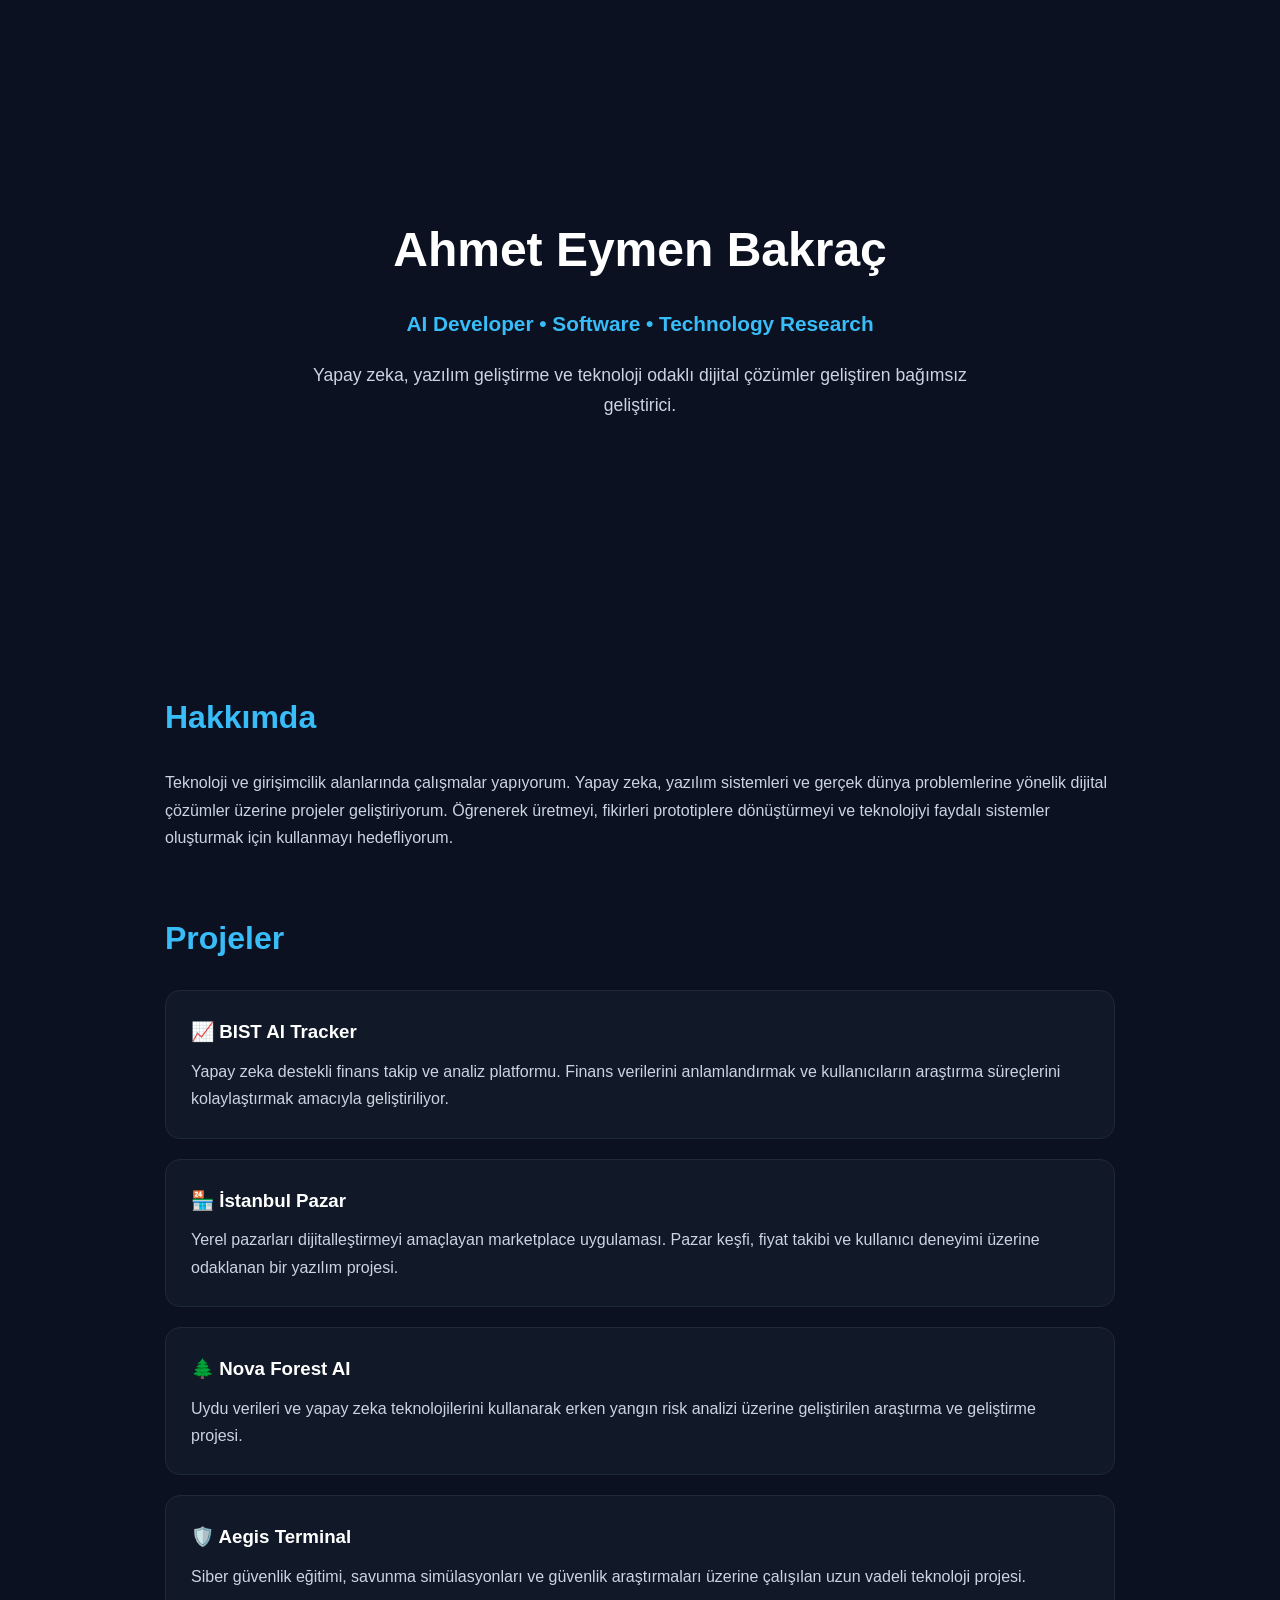
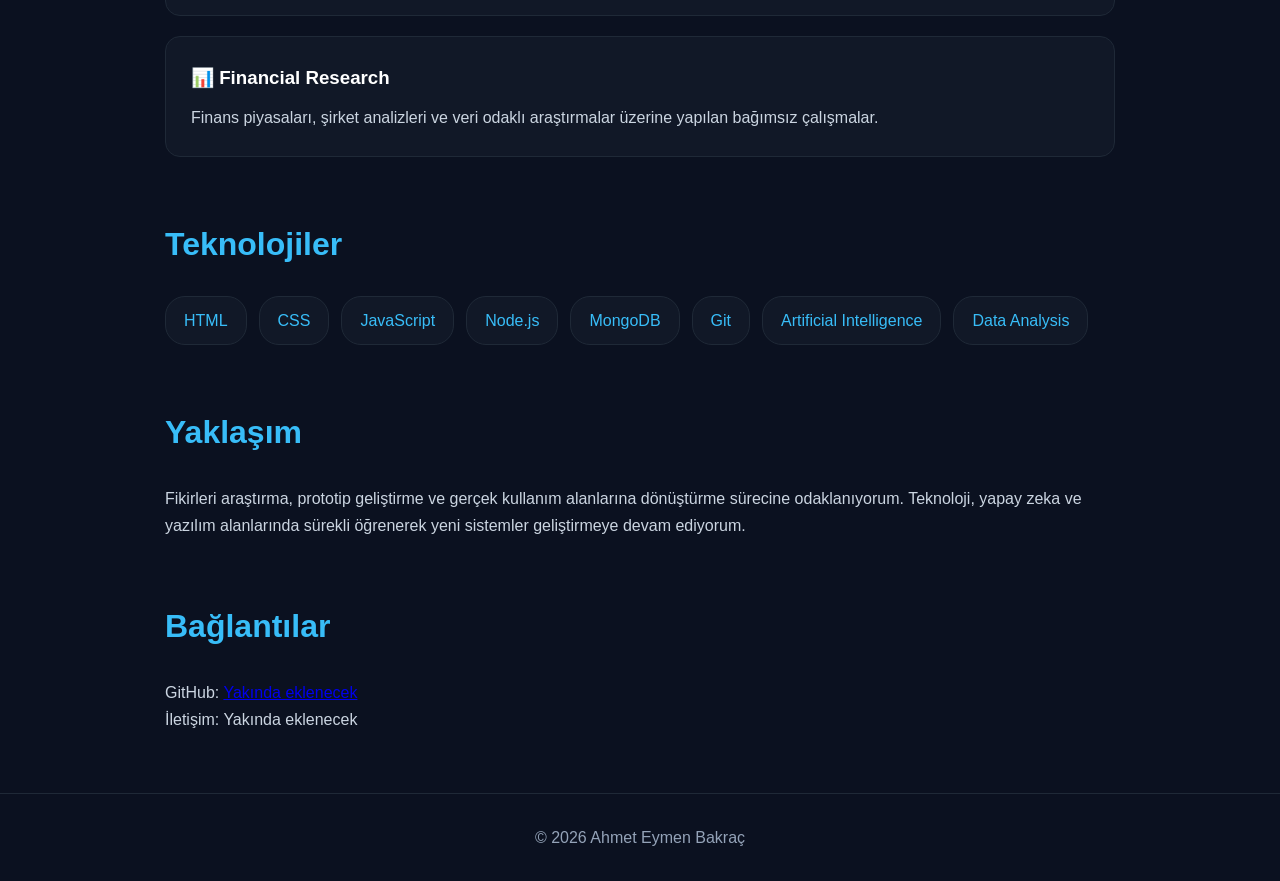
==== index.html @ c45bdc78 "Add hyperlink to GitHub in index.html" ====
<!DOCTYPE html>
<html lang="tr">

<head>

<meta charset="UTF-8">
<meta name="viewport" content="width=device-width, initial-scale=1.0">

<title>Ahmet Eymen Bakraç | AI Developer & Technology Projects</title>

<meta name="description" content="Ahmet Eymen Bakraç'ın yapay zeka, yazılım geliştirme, siber güvenlik ve teknoloji projeleri portföyü.">

<meta name="keywords" content="Ahmet Eymen Bakraç, AI Developer, Software Development, Artificial Intelligence, Cyber Security">

<meta name="author" content="Ahmet Eymen Bakraç">

<link rel="stylesheet" href="style.css">

</head>


<body>


<header class="hero">

<h1>Ahmet Eymen Bakraç</h1>

<h2>
AI Developer • Software • Technology Research
</h2>

<p>
Yapay zeka, yazılım geliştirme ve teknoloji odaklı
dijital çözümler geliştiren bağımsız geliştirici.
</p>

</header>



<section>

<h2>Hakkımda</h2>

<p>
Teknoloji ve girişimcilik alanlarında çalışmalar yapıyorum.
Yapay zeka, yazılım sistemleri ve gerçek dünya problemlerine
yönelik dijital çözümler üzerine projeler geliştiriyorum.

Öğrenerek üretmeyi, fikirleri prototiplere dönüştürmeyi
ve teknolojiyi faydalı sistemler oluşturmak için kullanmayı hedefliyorum.
</p>

</section>




<section>

<h2>Projeler</h2>



<div class="project">

<h3>📈 BIST AI Tracker</h3>

<p>
Yapay zeka destekli finans takip ve analiz platformu.
Finans verilerini anlamlandırmak ve kullanıcıların
araştırma süreçlerini kolaylaştırmak amacıyla geliştiriliyor.
</p>

</div>




<div class="project">

<h3>🏪 İstanbul Pazar</h3>

<p>
Yerel pazarları dijitalleştirmeyi amaçlayan
marketplace uygulaması.

Pazar keşfi, fiyat takibi ve kullanıcı deneyimi
üzerine odaklanan bir yazılım projesi.
</p>

</div>




<div class="project">

<h3>🌲 Nova Forest AI</h3>

<p>
Uydu verileri ve yapay zeka teknolojilerini kullanarak
erken yangın risk analizi üzerine geliştirilen
araştırma ve geliştirme projesi.
</p>

</div>




<div class="project">

<h3>🛡️ Aegis Terminal</h3>

<p>
Siber güvenlik eğitimi, savunma simülasyonları ve
güvenlik araştırmaları üzerine çalışılan
uzun vadeli teknoloji projesi.
</p>

</div>




<div class="project">

<h3>📊 Financial Research</h3>

<p>
Finans piyasaları, şirket analizleri ve veri odaklı
araştırmalar üzerine yapılan bağımsız çalışmalar.
</p>

</div>


</section>





<section>

<h2>Teknolojiler</h2>


<div class="skills">

<span>HTML</span>
<span>CSS</span>
<span>JavaScript</span>
<span>Node.js</span>
<span>MongoDB</span>
<span>Git</span>
<span>Artificial Intelligence</span>
<span>Data Analysis</span>

</div>


</section>





<section>

<h2>Yaklaşım</h2>

<p>

Fikirleri araştırma, prototip geliştirme ve
gerçek kullanım alanlarına dönüştürme sürecine odaklanıyorum.

Teknoloji, yapay zeka ve yazılım alanlarında
sürekli öğrenerek yeni sistemler geliştirmeye devam ediyorum.

</p>

</section>





<section>

<h2>Bağlantılar</h2>


<p>
GitHub: <a href="#" target="_blank">Yakında eklenecek</a>
</p>


<p>
İletişim: Yakında eklenecek
</p>


</section>





<footer>

<p>
© 2026 Ahmet Eymen Bakraç
</p>

</footer>



</body>

</html>
---- style.css ----
* {
    margin: 0;
    padding: 0;
    box-sizing: border-box;
}


body {

    font-family: "Inter", "Segoe UI", Arial, sans-serif;

    background: #0b1120;

    color: #e5e7eb;

    line-height: 1.7;

}



.hero {

    min-height: 70vh;

    display: flex;

    flex-direction: column;

    justify-content: center;

    align-items: center;

    text-align: center;

    padding: 40px 20px;

}



.hero h1 {

    font-size: 3rem;

    color: #ffffff;

    margin-bottom: 15px;

}



.hero h2 {

    color: #38bdf8;

    font-size: 1.3rem;

    margin-bottom: 20px;

}



.hero p {

    max-width: 700px;

    color: #cbd5e1;

    font-size: 1.1rem;

}




section {

    max-width: 1000px;

    margin: 60px auto;

    padding: 0 25px;

}



section h2 {

    color: #38bdf8;

    font-size: 2rem;

    margin-bottom: 25px;

}




section p {

    color: #cbd5e1;

}




.project {

    background: #111827;

    border: 1px solid #1f2937;

    border-radius: 15px;

    padding: 25px;

    margin-bottom: 20px;

    transition: 0.3s;

}



.project:hover {

    transform: translateY(-5px);

    border-color: #38bdf8;

}



.project h3 {

    color: #ffffff;

    margin-bottom: 10px;

}



.skills {

    display: flex;

    flex-wrap: wrap;

    gap: 12px;

}



.skills span {

    background: #111827;

    border: 1px solid #1f2937;

    padding: 10px 18px;

    border-radius: 20px;

    color: #38bdf8;

}




footer {

    text-align: center;

    padding: 30px;

    margin-top: 50px;

    color: #94a3b8;

    border-top: 1px solid #1f2937;

}




@media(max-width:700px){


.hero h1 {

    font-size: 2.2rem;

}


.hero h2 {

    font-size: 1rem;

}


section {

    margin: 40px auto;

}


}
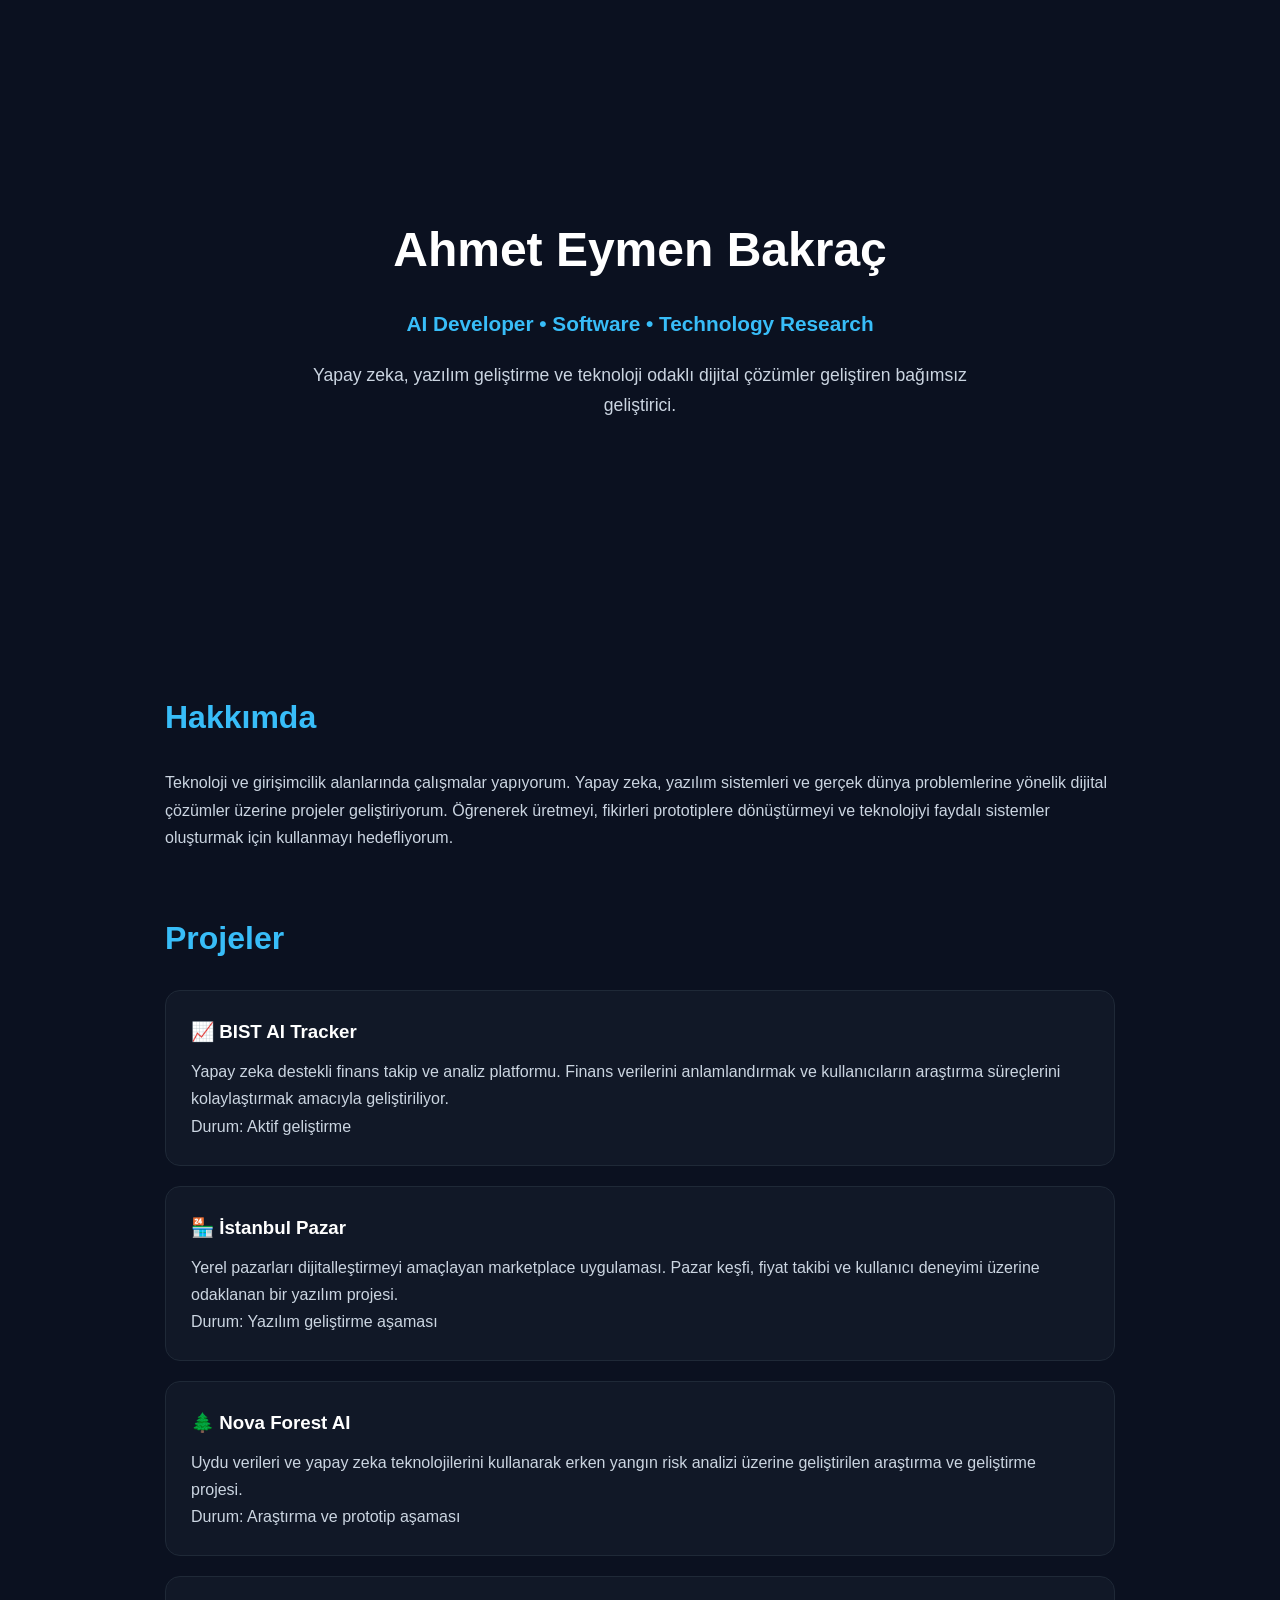
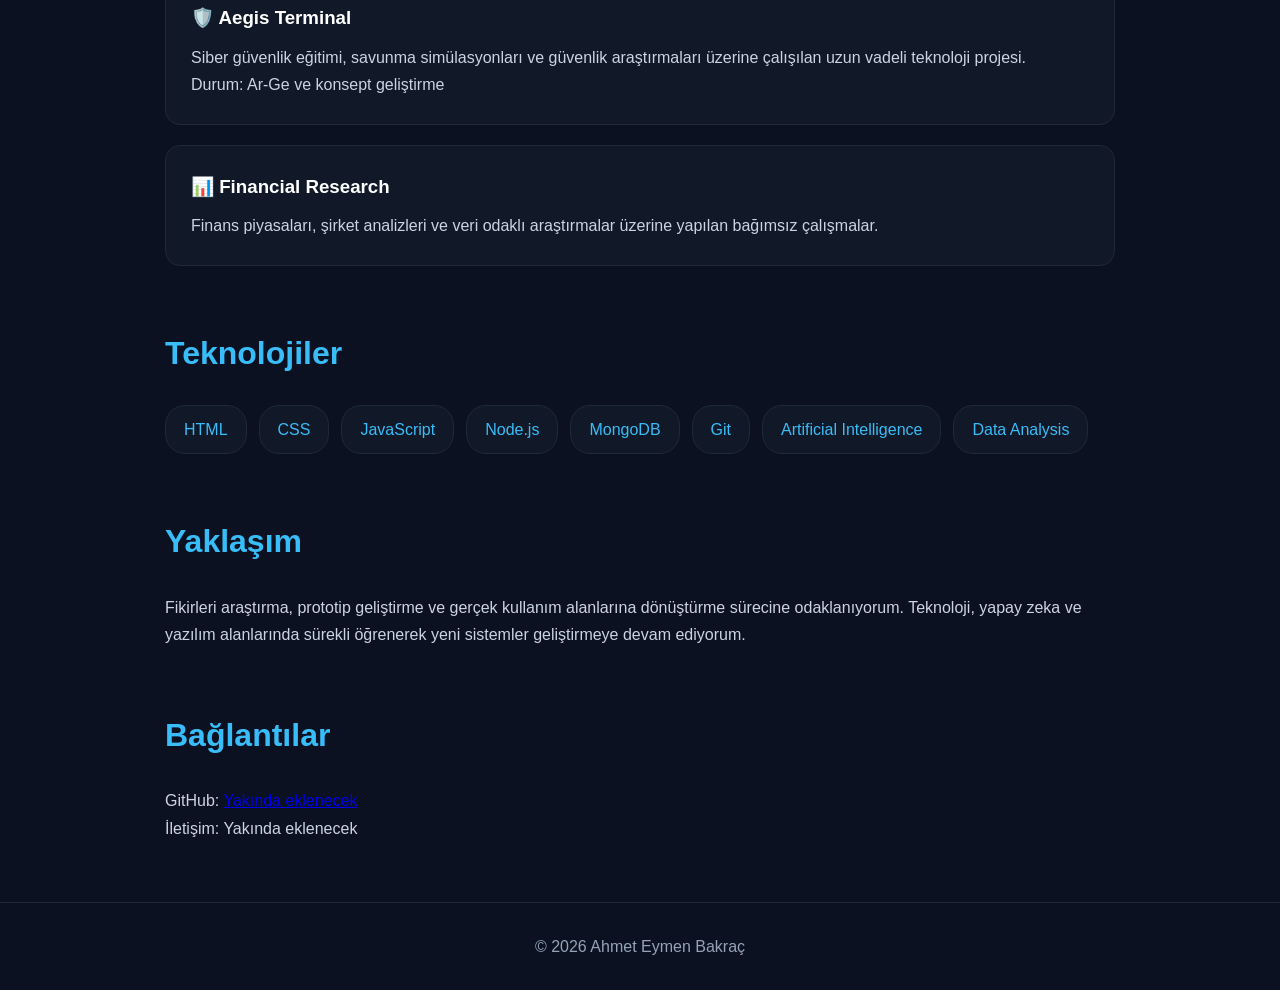
==== commit 9693b731: "Update project status paragraphs in index.html" ====
--- a/index.html
+++ b/index.html
@@ -73,6 +73,10 @@
 araştırma süreçlerini kolaylaştırmak amacıyla geliştiriliyor.
 </p>
 
+<p class="status">
+Durum: Aktif geliştirme
+</p>
+
 </div>
 
 
@@ -88,6 +92,10 @@
 
 Pazar keşfi, fiyat takibi ve kullanıcı deneyimi
 üzerine odaklanan bir yazılım projesi.
+</p>
+
+<p class="status">
+Durum: Yazılım geliştirme aşaması
 </p>
 
 </div>
@@ -105,6 +113,10 @@
 araştırma ve geliştirme projesi.
 </p>
 
+<p class="status">
+Durum: Araştırma ve prototip aşaması
+</p>
+
 </div>
 
 
@@ -118,6 +130,10 @@
 Siber güvenlik eğitimi, savunma simülasyonları ve
 güvenlik araştırmaları üzerine çalışılan
 uzun vadeli teknoloji projesi.
+</p>
+
+<p class="status">
+Durum: Ar-Ge ve konsept geliştirme
 </p>
 
 </div>
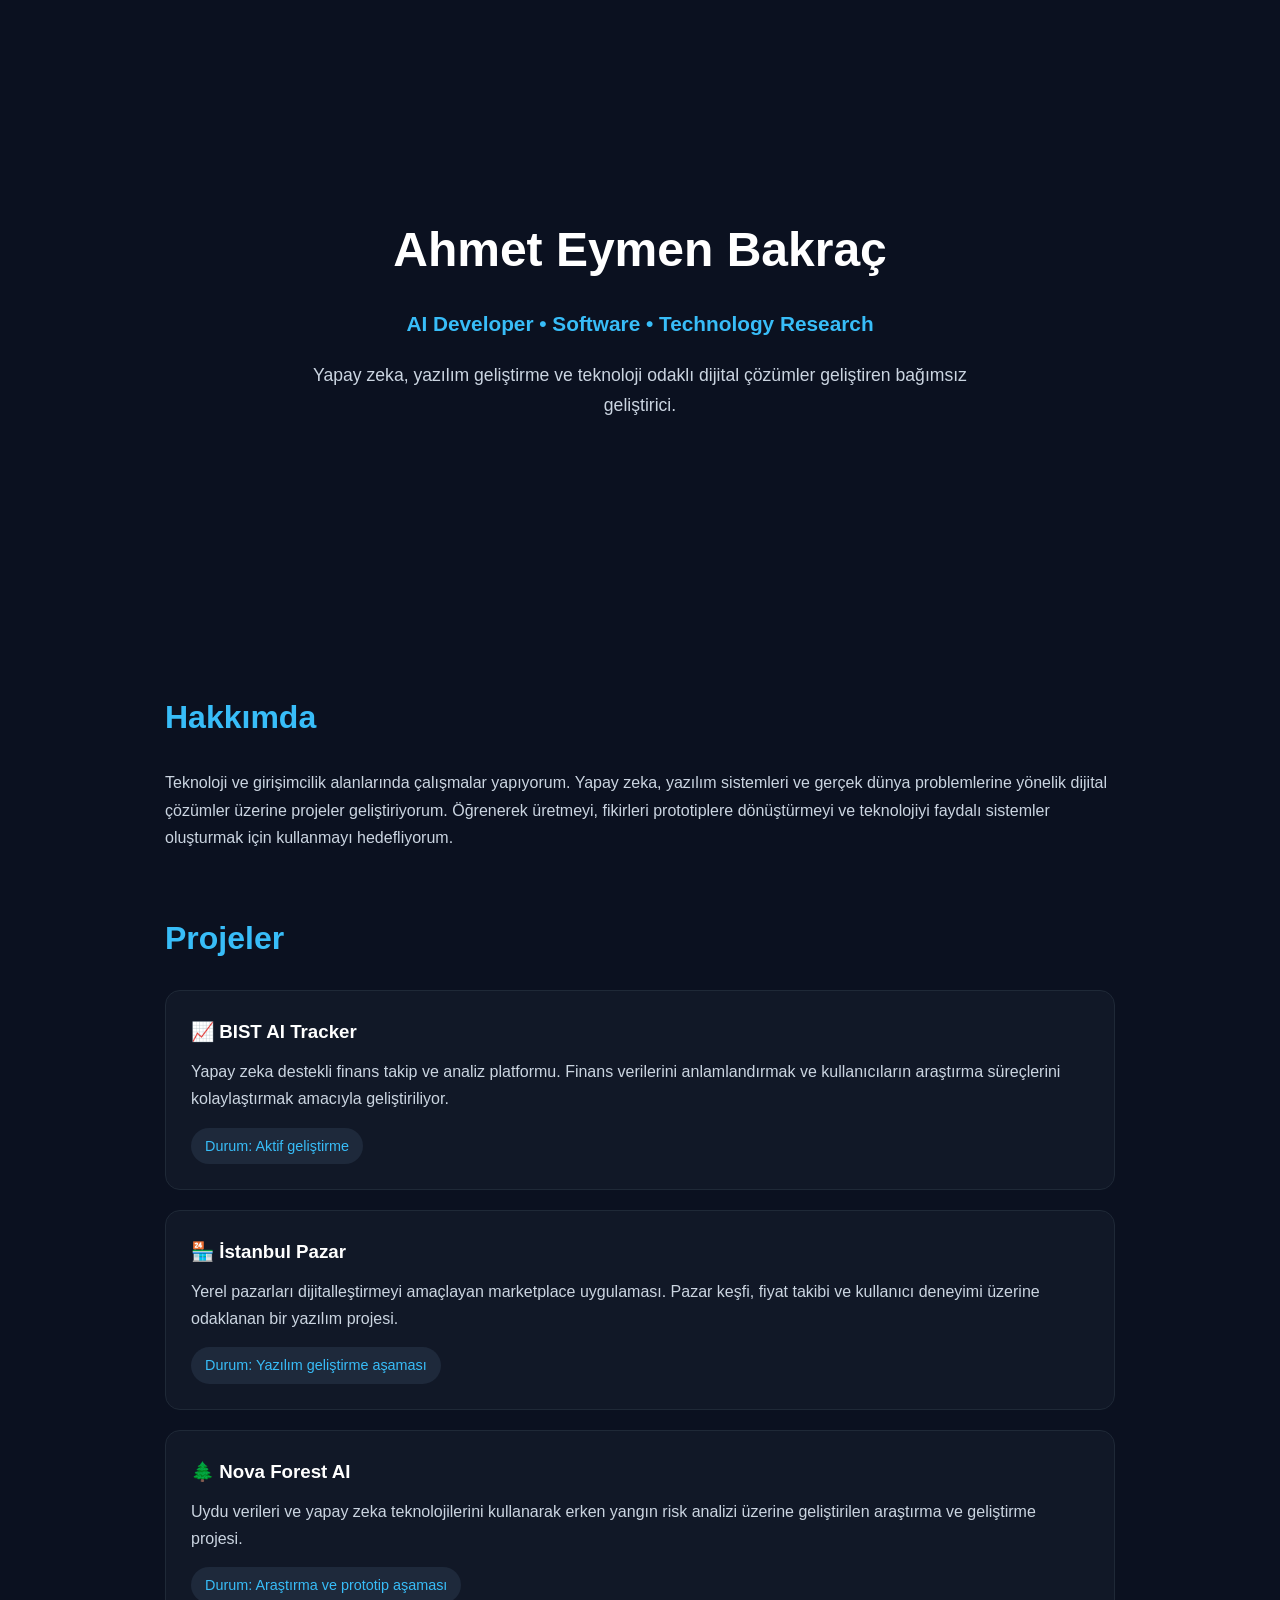
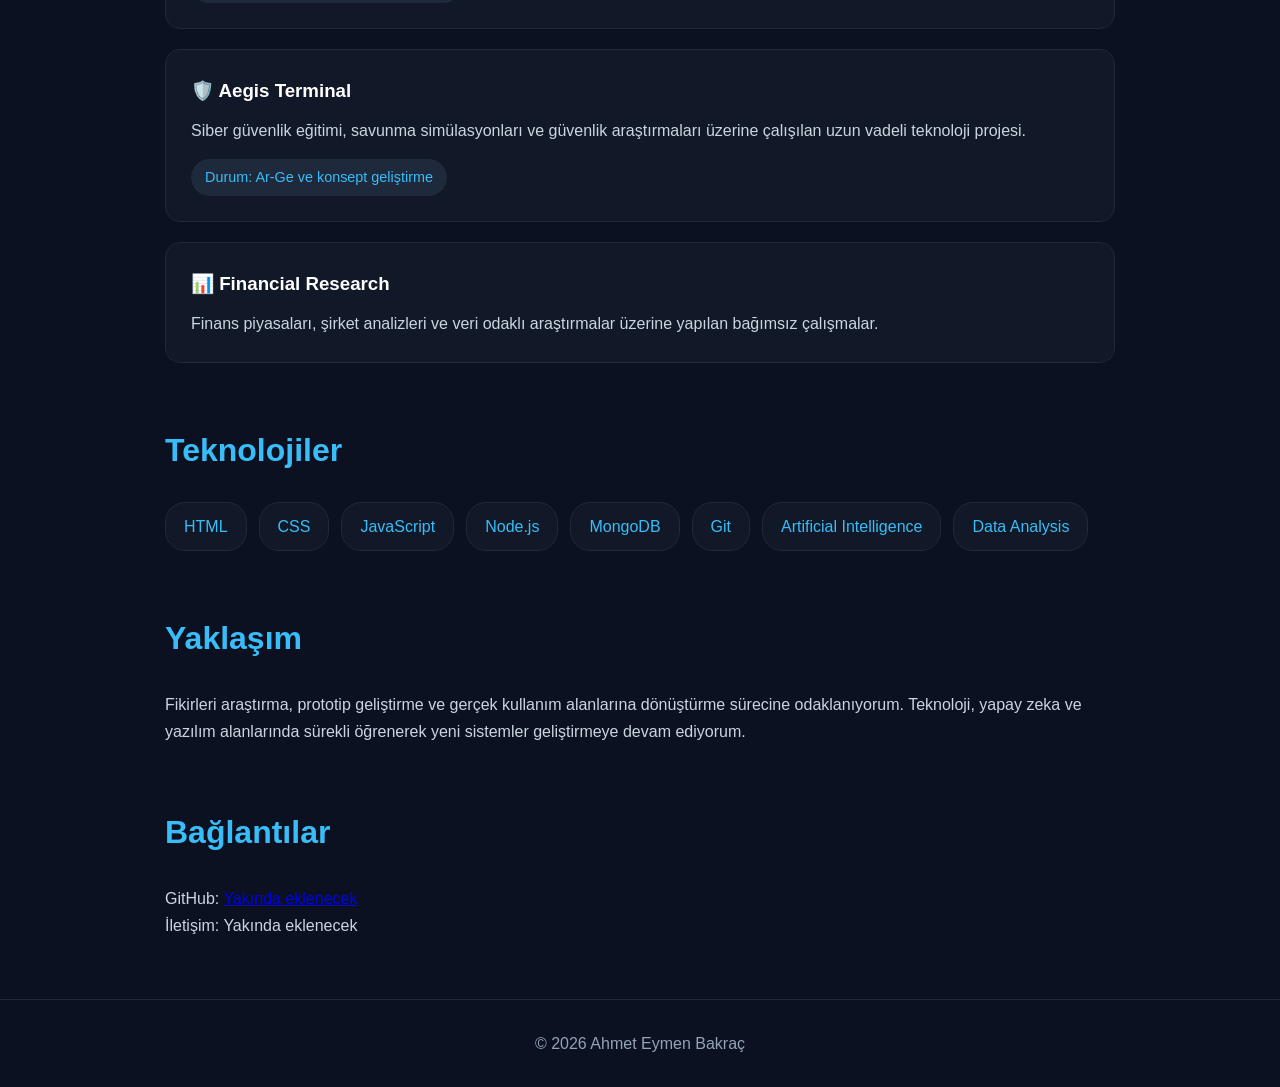
==== commit d588e628: "Add favicon link to index.html" ====
--- a/index.html
+++ b/index.html
@@ -13,6 +13,8 @@
 <meta name="keywords" content="Ahmet Eymen Bakraç, AI Developer, Software Development, Artificial Intelligence, Cyber Security">
 
 <meta name="author" content="Ahmet Eymen Bakraç">
+
+<link rel="icon" type="image/svg+xml" href="favicon.svg">
 
 <link rel="stylesheet" href="style.css">
 
--- a/style.css
+++ b/style.css
@@ -219,3 +219,13 @@
 
 
 }
+
+.status {
+    display: inline-block;
+    margin-top: 15px;
+    padding: 6px 14px;
+    border-radius: 20px;
+    background: #1e293b;
+    color: #38bdf8;
+    font-size: 0.9rem;
+}
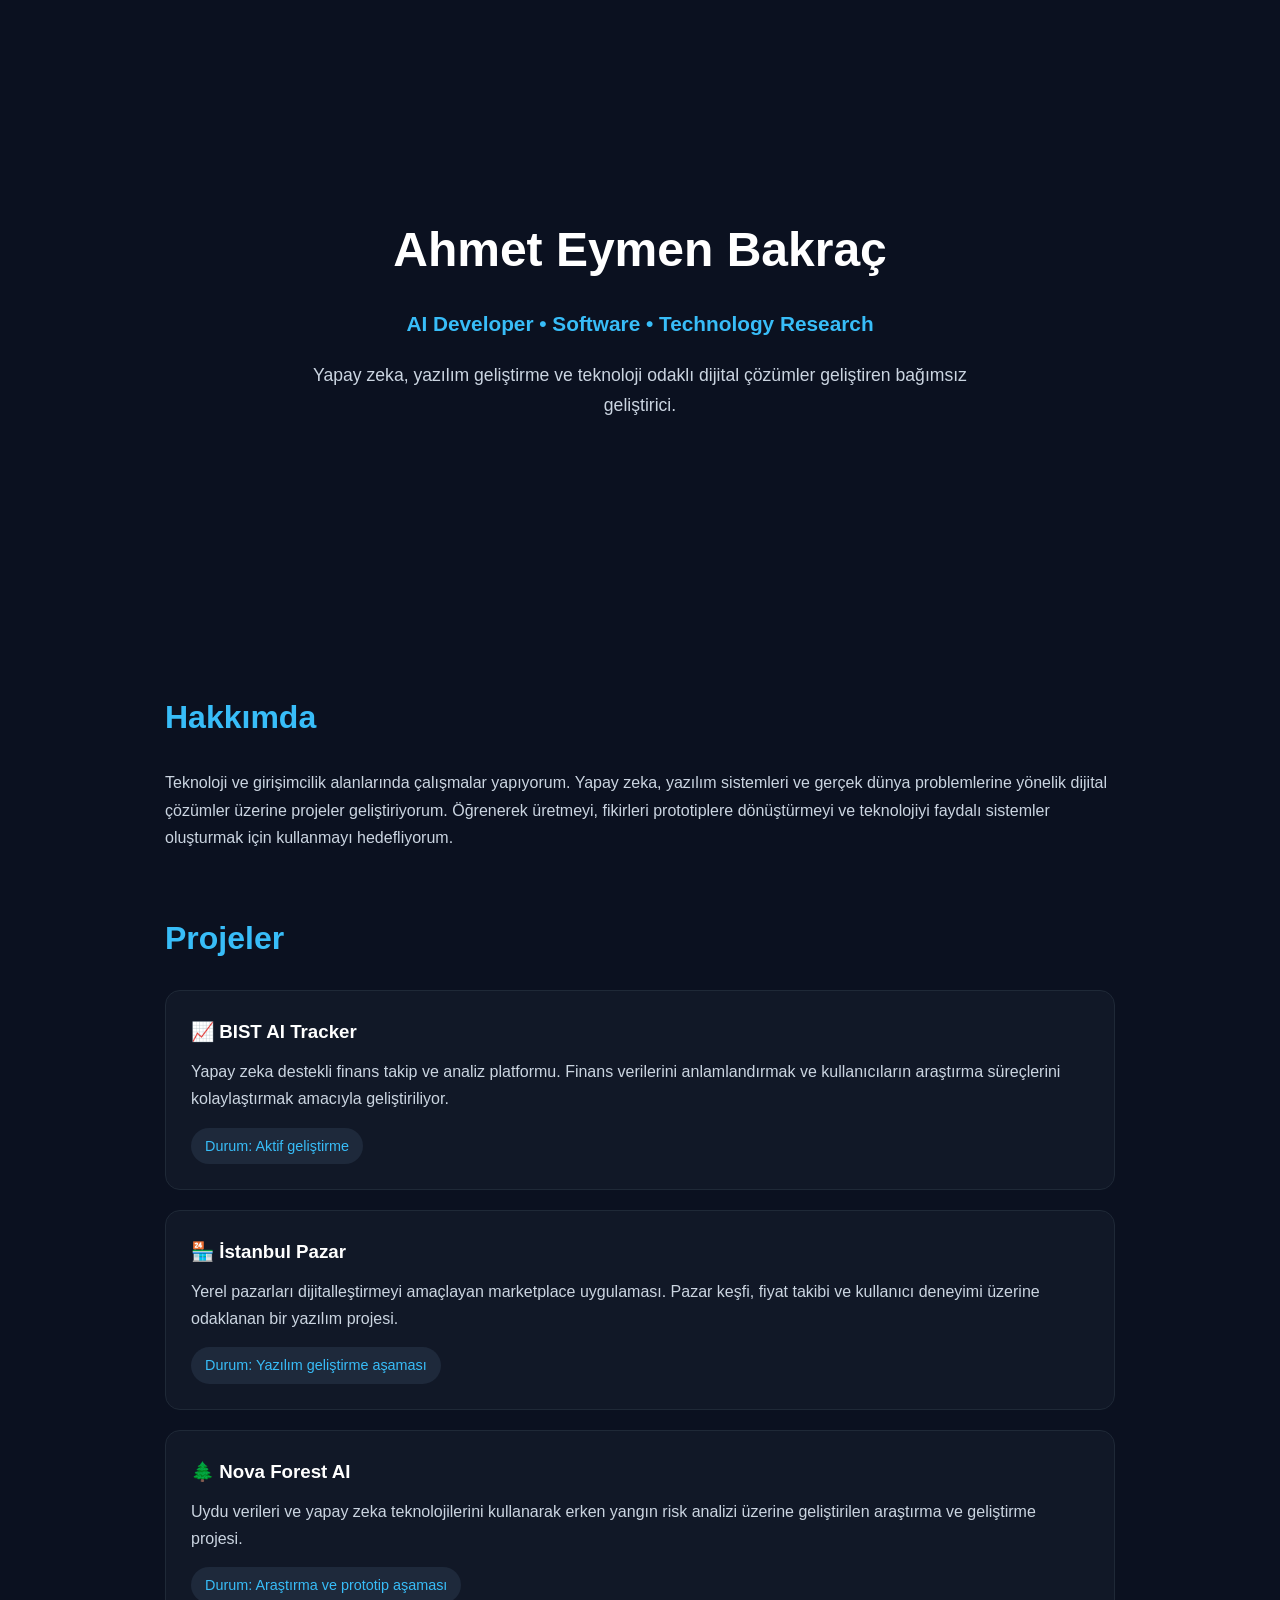
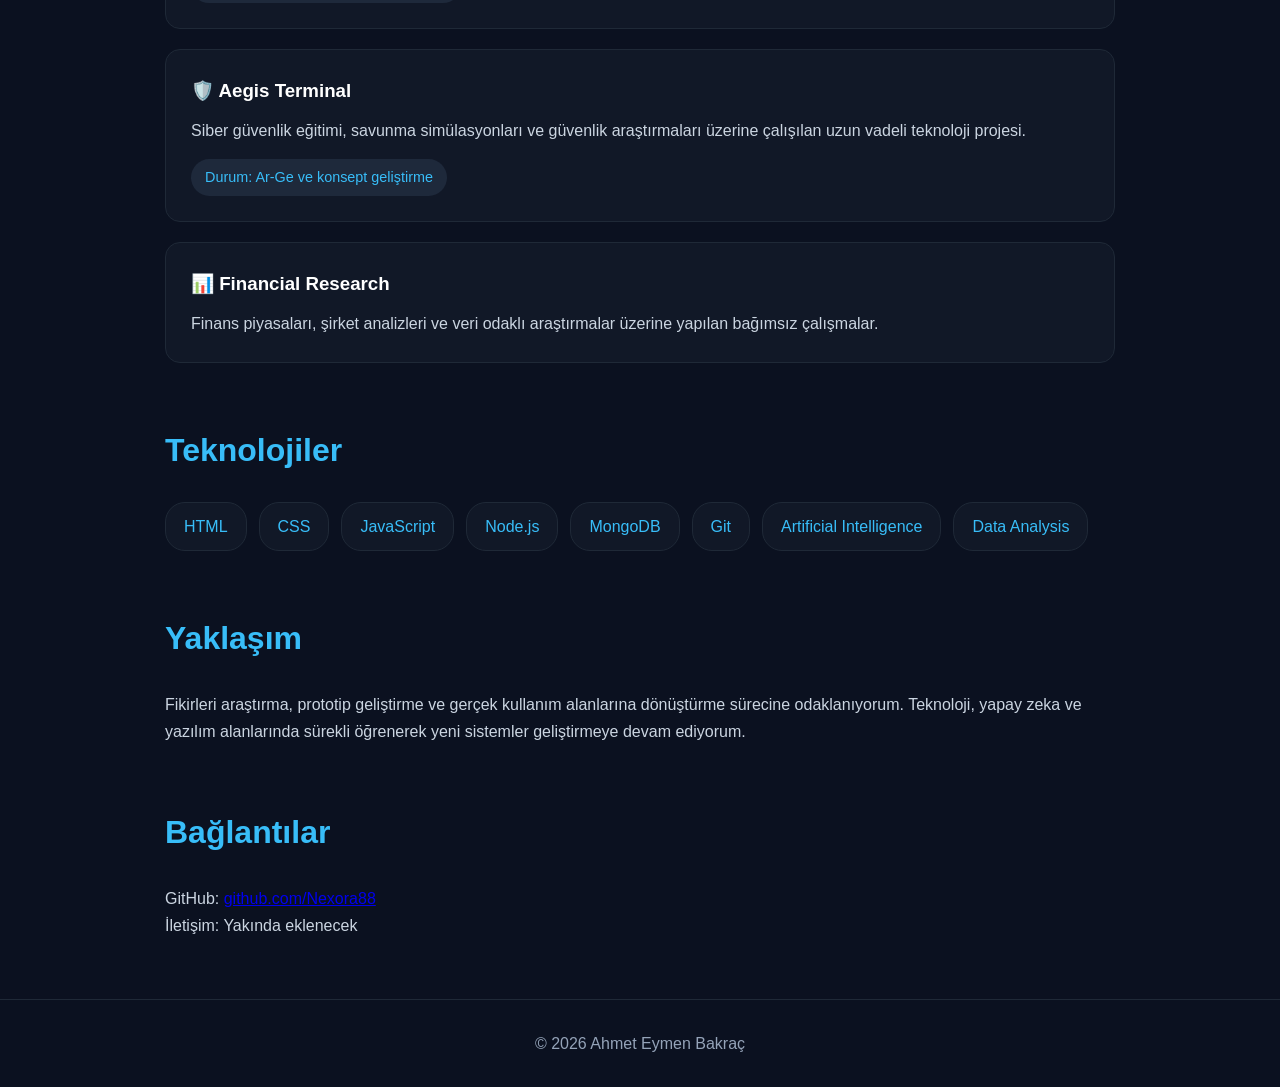
==== commit b5fbf19d: "Update GitHub link in index.html" ====
--- a/index.html
+++ b/index.html
@@ -210,17 +210,17 @@
 
 <h2>Bağlantılar</h2>
 
-
-<p>
-GitHub: <a href="#" target="_blank">Yakında eklenecek</a>
-</p>
-
+<p>
+GitHub:
+<a href="https://github.com/Nexora88" target="_blank">
+github.com/Nexora88
+</a>
+</p>
 
 <p>
 İletişim: Yakında eklenecek
 </p>
 
-
 </section>
 
 
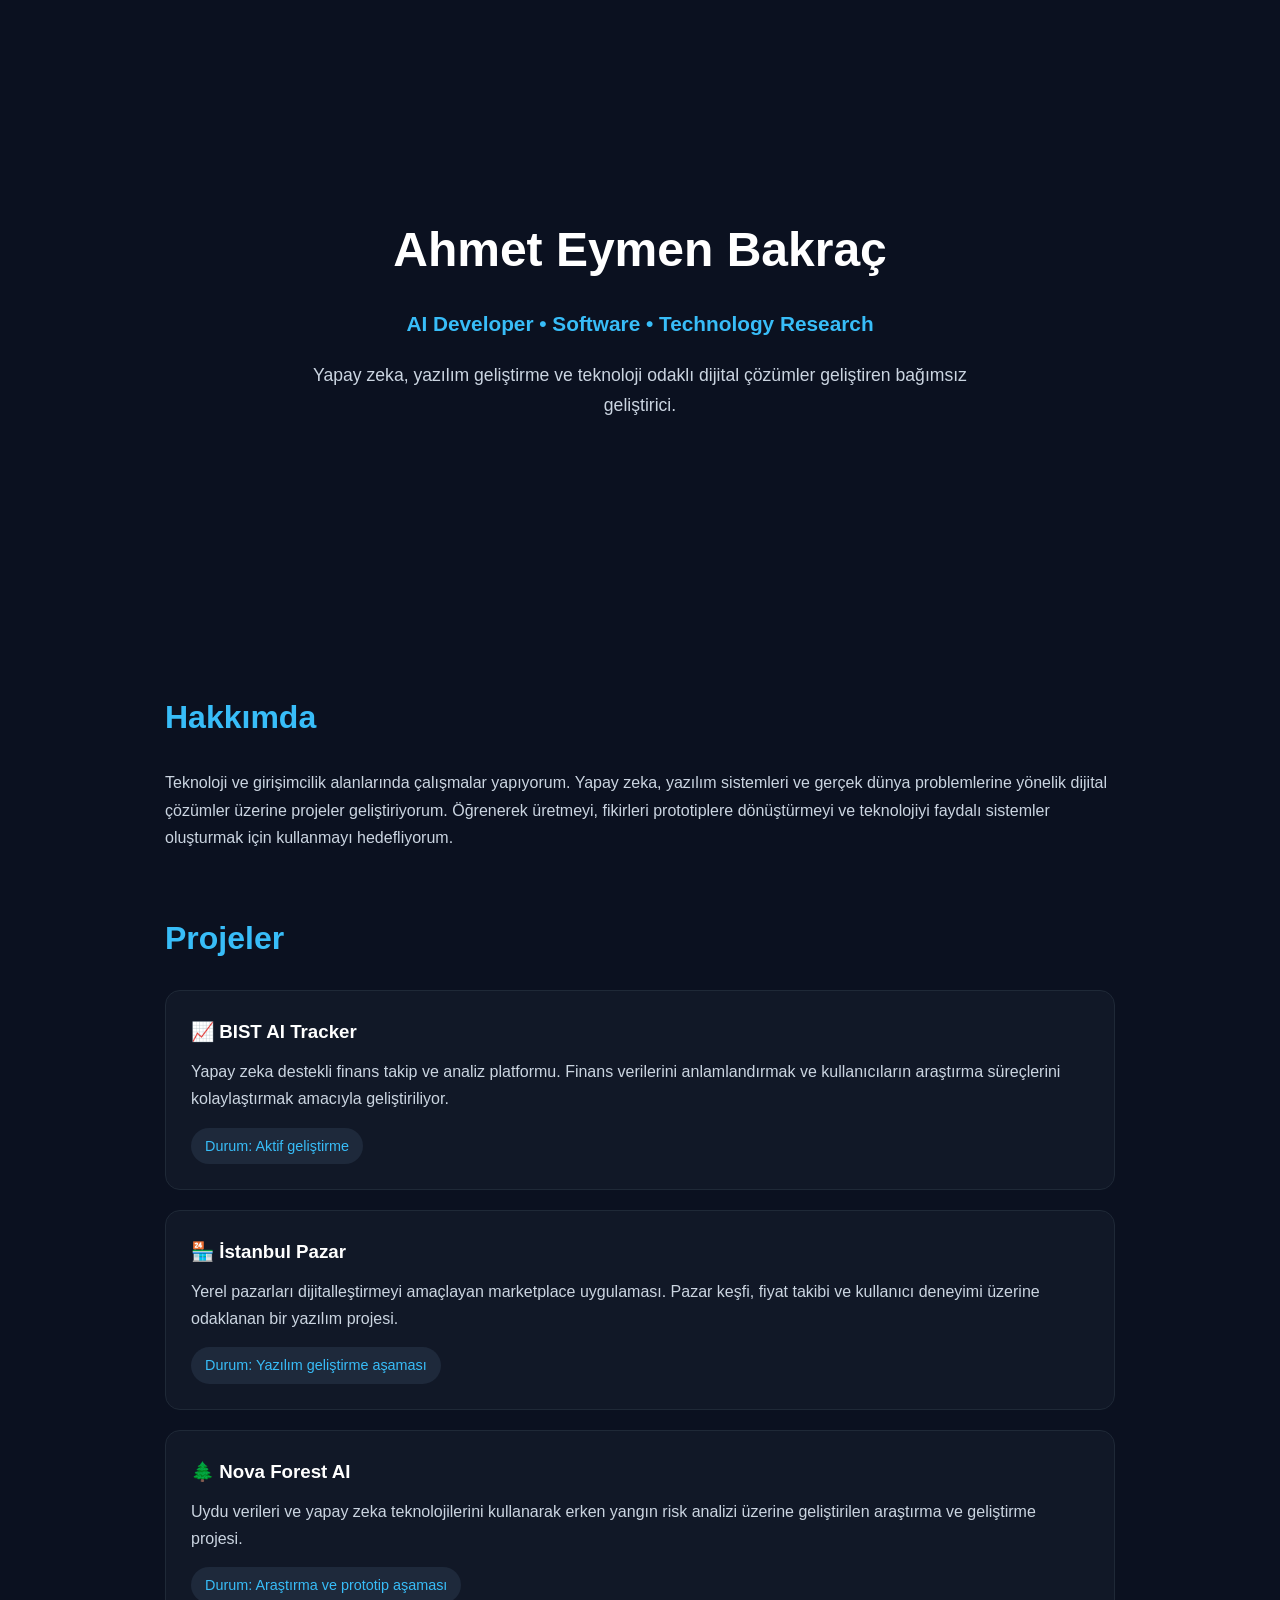
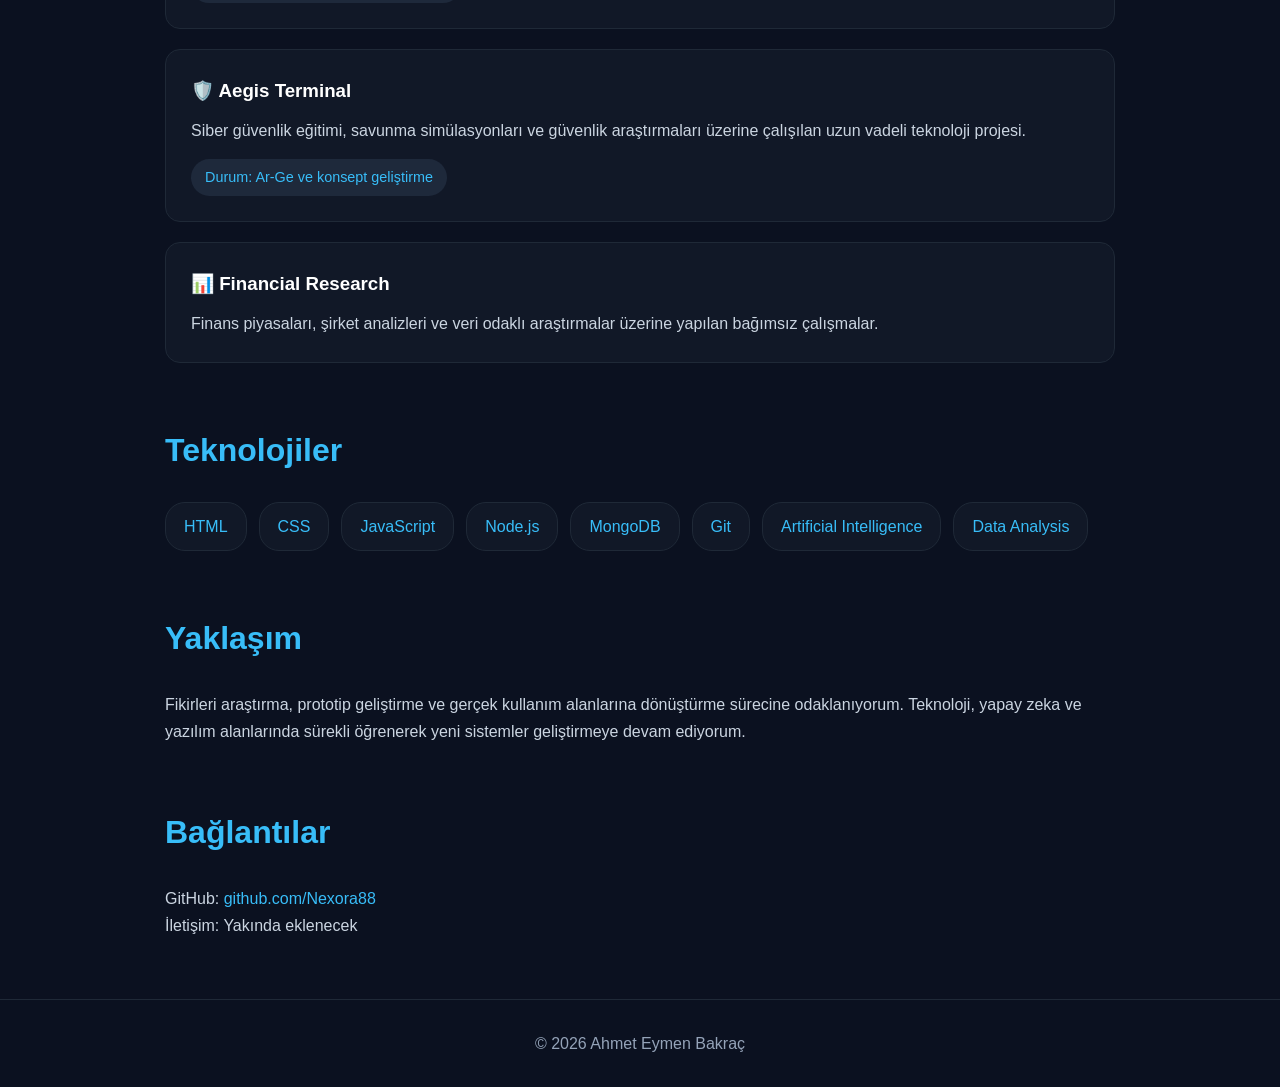
==== commit b9f01767: "Add Open Graph meta tags to index.html Added Open Graph meta tags for better sharing on social media" ====
--- a/index.html
+++ b/index.html
@@ -9,6 +9,14 @@
 <title>Ahmet Eymen Bakraç | AI Developer & Technology Projects</title>
 
 <meta name="description" content="Ahmet Eymen Bakraç'ın yapay zeka, yazılım geliştirme, siber güvenlik ve teknoloji projeleri portföyü.">
+
+<meta property="og:title" content="Ahmet Eymen Bakraç | AI Developer">
+
+<meta property="og:description" content="Yapay zeka, yazılım ve teknoloji projeleri portföyü.">
+
+<meta property="og:type" content="website">
+
+<meta property="og:url" content="https://nexora88.github.io/ahmeteymenbakrac-portfolio/">
 
 <meta name="keywords" content="Ahmet Eymen Bakraç, AI Developer, Software Development, Artificial Intelligence, Cyber Security">
 
--- a/style.css
+++ b/style.css
@@ -229,3 +229,14 @@
     color: #38bdf8;
     font-size: 0.9rem;
 }
+
+a {
+    color: #38bdf8;
+    text-decoration: none;
+    transition: 0.3s;
+}
+
+
+a:hover {
+    color: #a78bfa;
+}
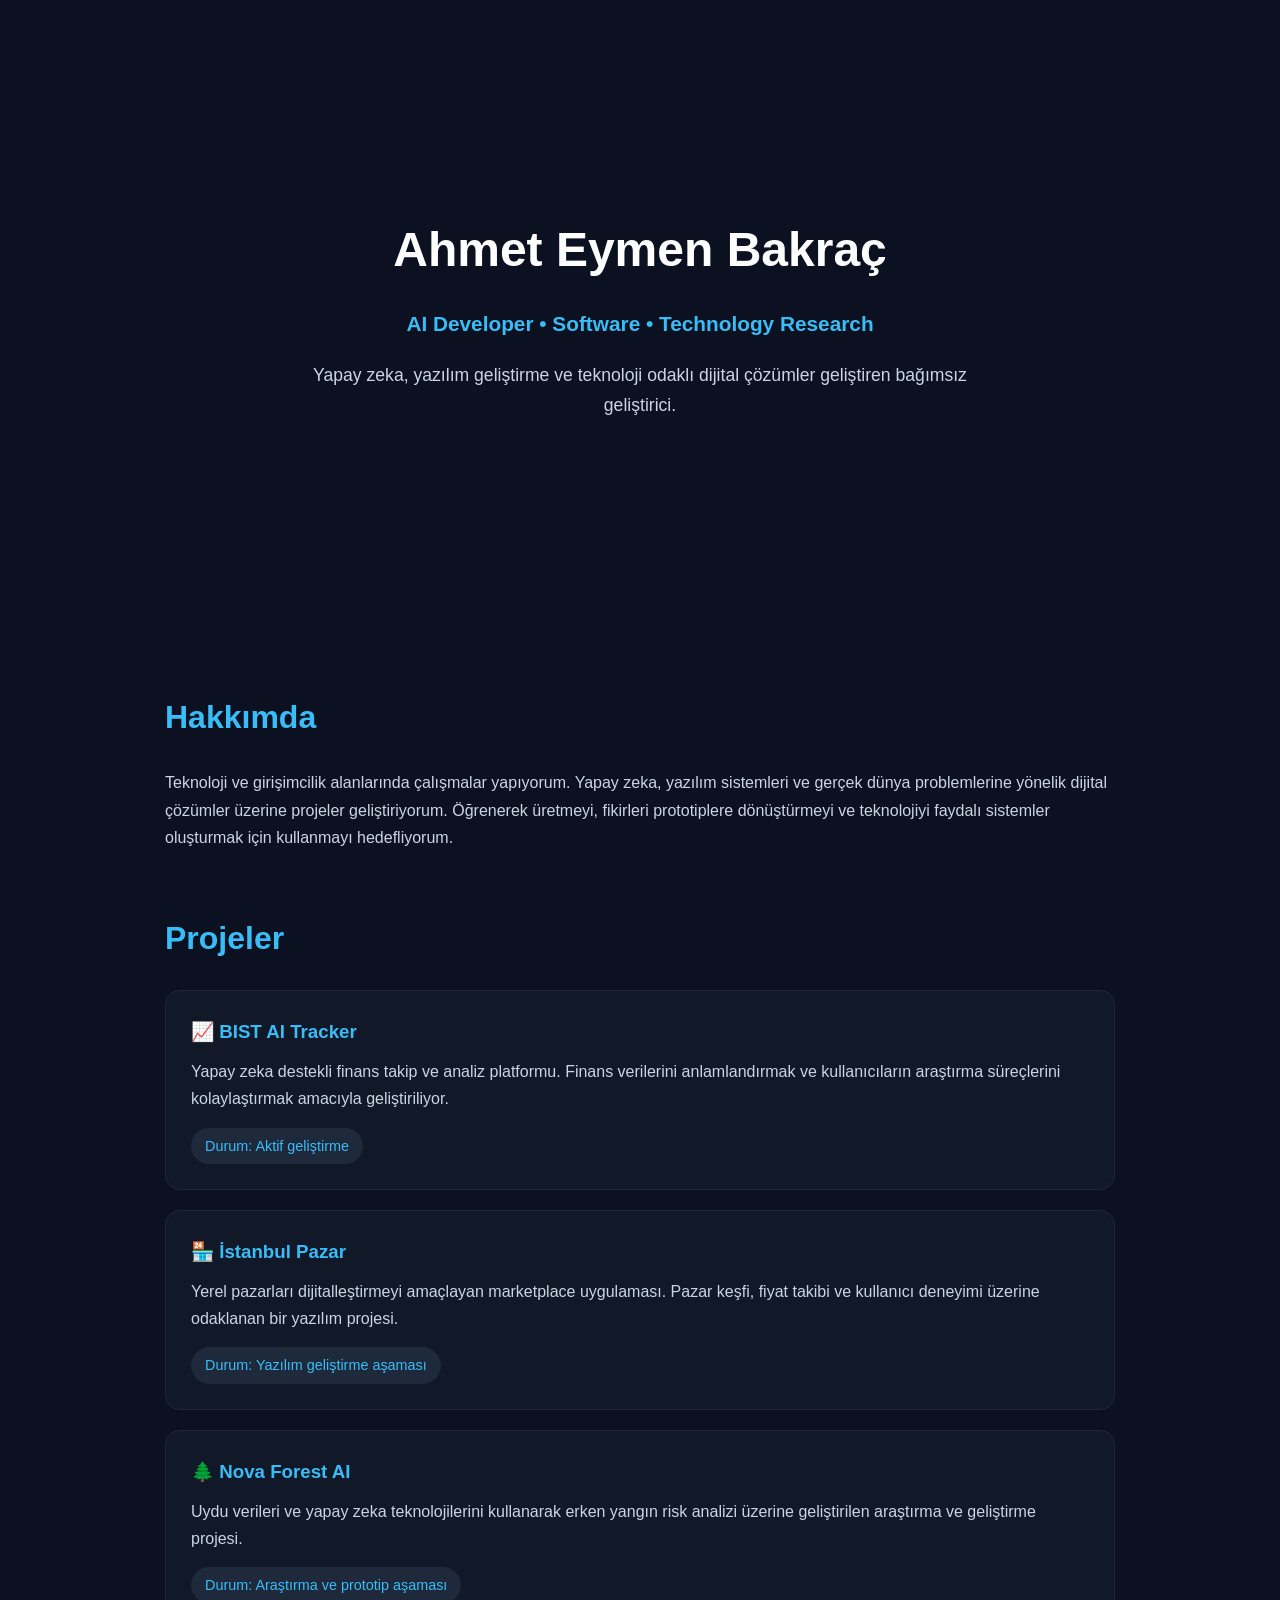
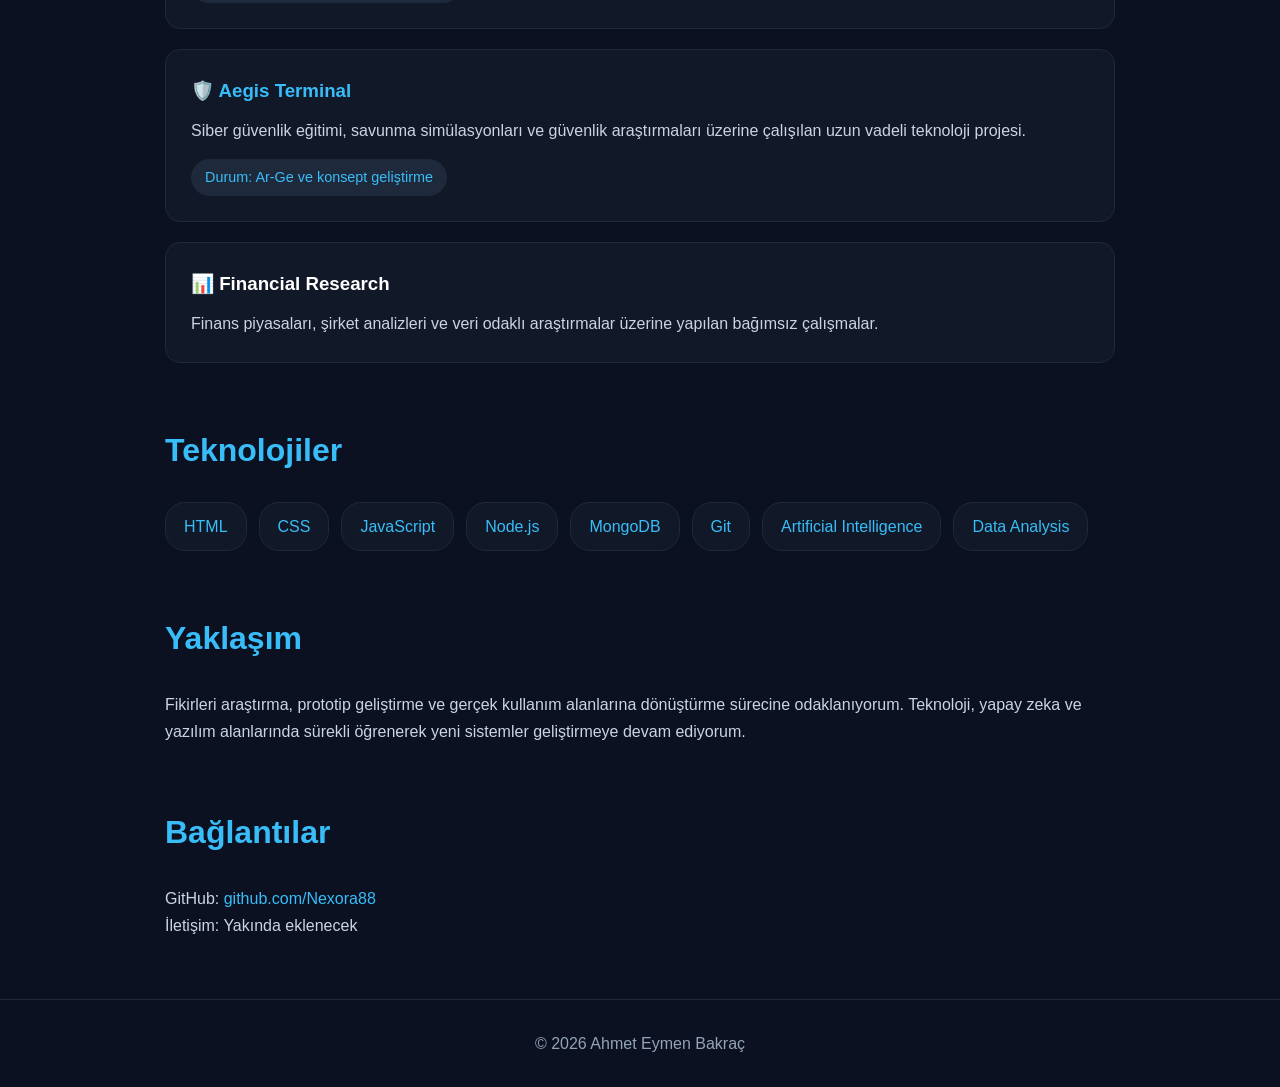
==== commit 618d826c: "Update project titles to include links" ====
--- a/index.html
+++ b/index.html
@@ -75,7 +75,11 @@
 
 <div class="project">
 
-<h3>📈 BIST AI Tracker</h3>
+<h3>
+<a href="projects/bist-ai-tracker.html">
+📈 BIST AI Tracker
+</a>
+</h3>
 
 <p>
 Yapay zeka destekli finans takip ve analiz platformu.
@@ -94,7 +98,11 @@
 
 <div class="project">
 
-<h3>🏪 İstanbul Pazar</h3>
+<h3>
+<a href="projects/istanbul-pazar.html">
+🏪 İstanbul Pazar
+</a>
+</h3>
 
 <p>
 Yerel pazarları dijitalleştirmeyi amaçlayan
@@ -115,7 +123,11 @@
 
 <div class="project">
 
-<h3>🌲 Nova Forest AI</h3>
+<h3>
+<a href="projects/nova-forest-ai.html">
+🌲 Nova Forest AI
+</a>
+</h3>
 
 <p>
 Uydu verileri ve yapay zeka teknolojilerini kullanarak
@@ -134,7 +146,11 @@
 
 <div class="project">
 
-<h3>🛡️ Aegis Terminal</h3>
+<h3>
+<a href="projects/aegis-terminal.html">
+🛡️ Aegis Terminal
+</a>
+</h3>
 
 <p>
 Siber güvenlik eğitimi, savunma simülasyonları ve
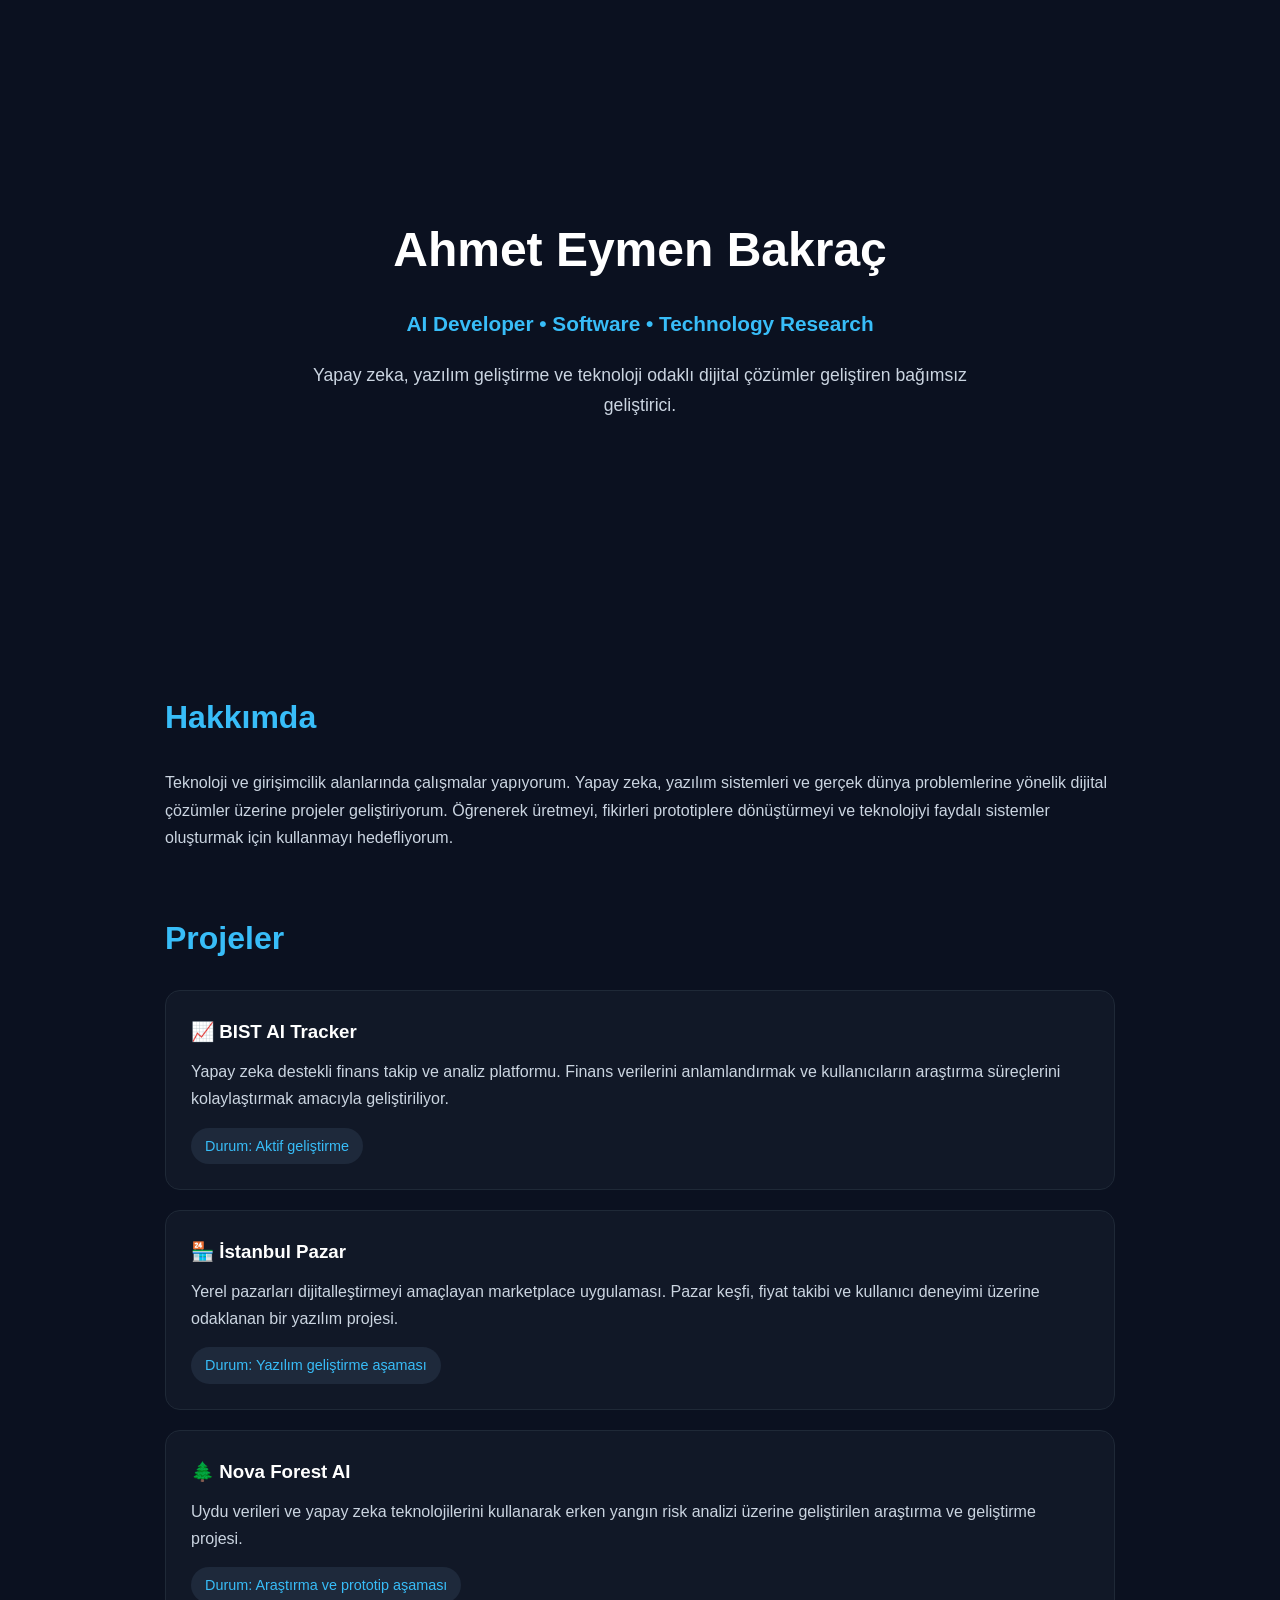
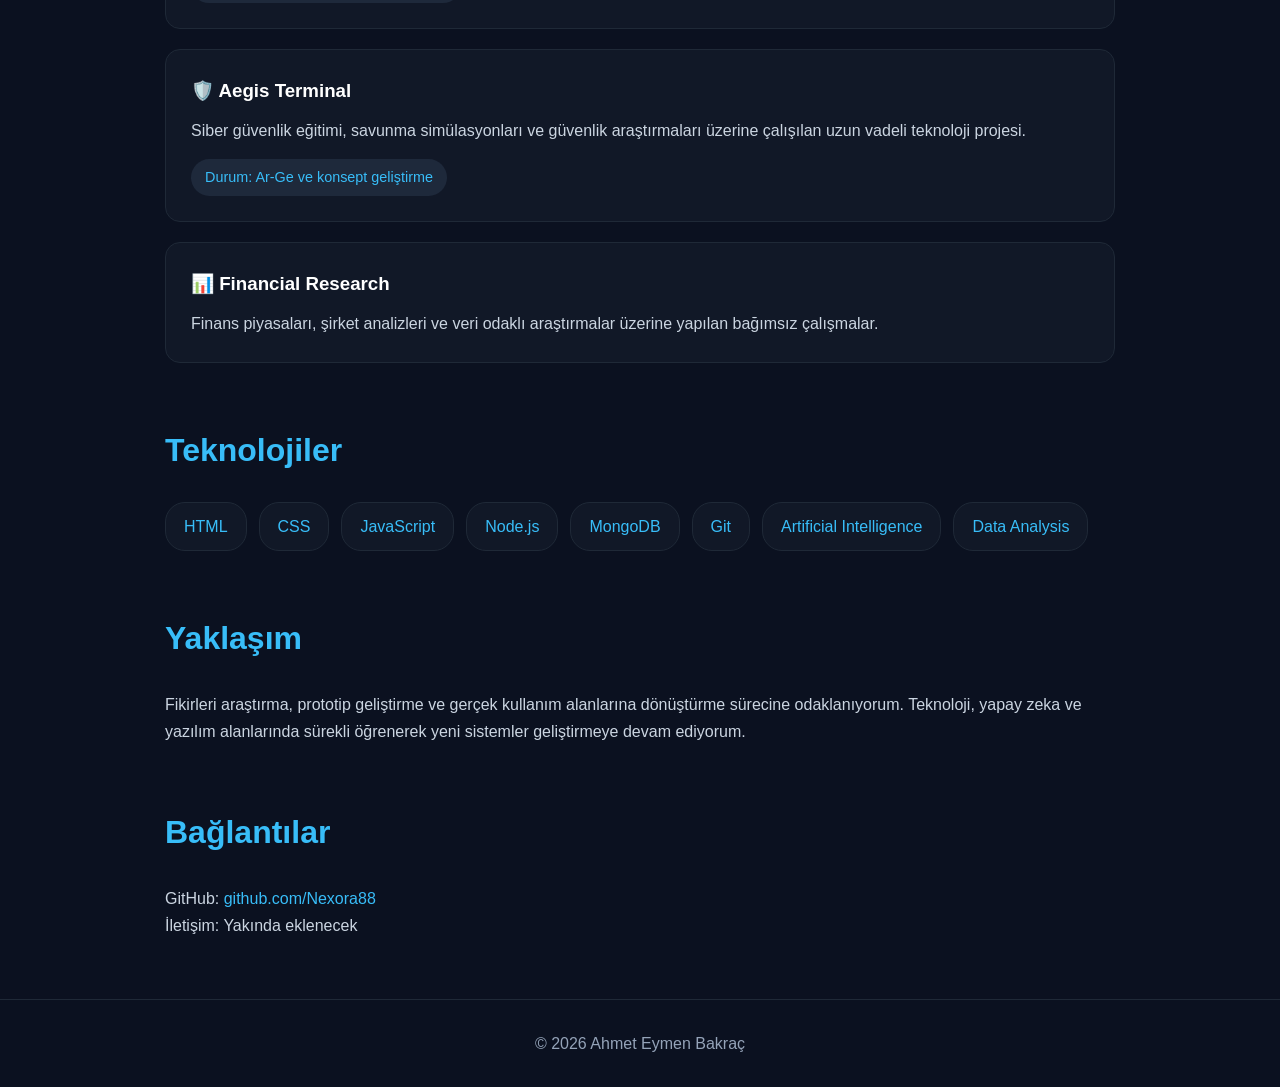
==== commit 06b219f8: "Update project links to include trailing slashes" ====
--- a/index.html
+++ b/index.html
@@ -76,7 +76,7 @@
 <div class="project">
 
 <h3>
-<a href="projects/bist-ai-tracker.html">
+<a href="projects/bist-ai-tracker/">
 📈 BIST AI Tracker
 </a>
 </h3>
@@ -99,8 +99,8 @@
 <div class="project">
 
 <h3>
-<a href="projects/istanbul-pazar.html">
-🏪 İstanbul Pazar
+<a href="projects/istanbul-pazar/">
+🏪 İstanbul Pazar 
 </a>
 </h3>
 
@@ -124,8 +124,8 @@
 <div class="project">
 
 <h3>
-<a href="projects/nova-forest-ai.html">
-🌲 Nova Forest AI
+<a href="projects/nova-forest-ai/">
+🌲 Nova Forest AI 
 </a>
 </h3>
 
@@ -147,8 +147,8 @@
 <div class="project">
 
 <h3>
-<a href="projects/aegis-terminal.html">
-🛡️ Aegis Terminal
+<a href="projects/aegis-terminal/"> 
+🛡️ Aegis Terminal 
 </a>
 </h3>
 
--- a/style.css
+++ b/style.css
@@ -240,3 +240,13 @@
 a:hover {
     color: #a78bfa;
 }
+
+.project h3 a {
+    color: #ffffff;
+    text-decoration: none;
+}
+
+
+.project h3 a:hover {
+    color: #38bdf8;
+}
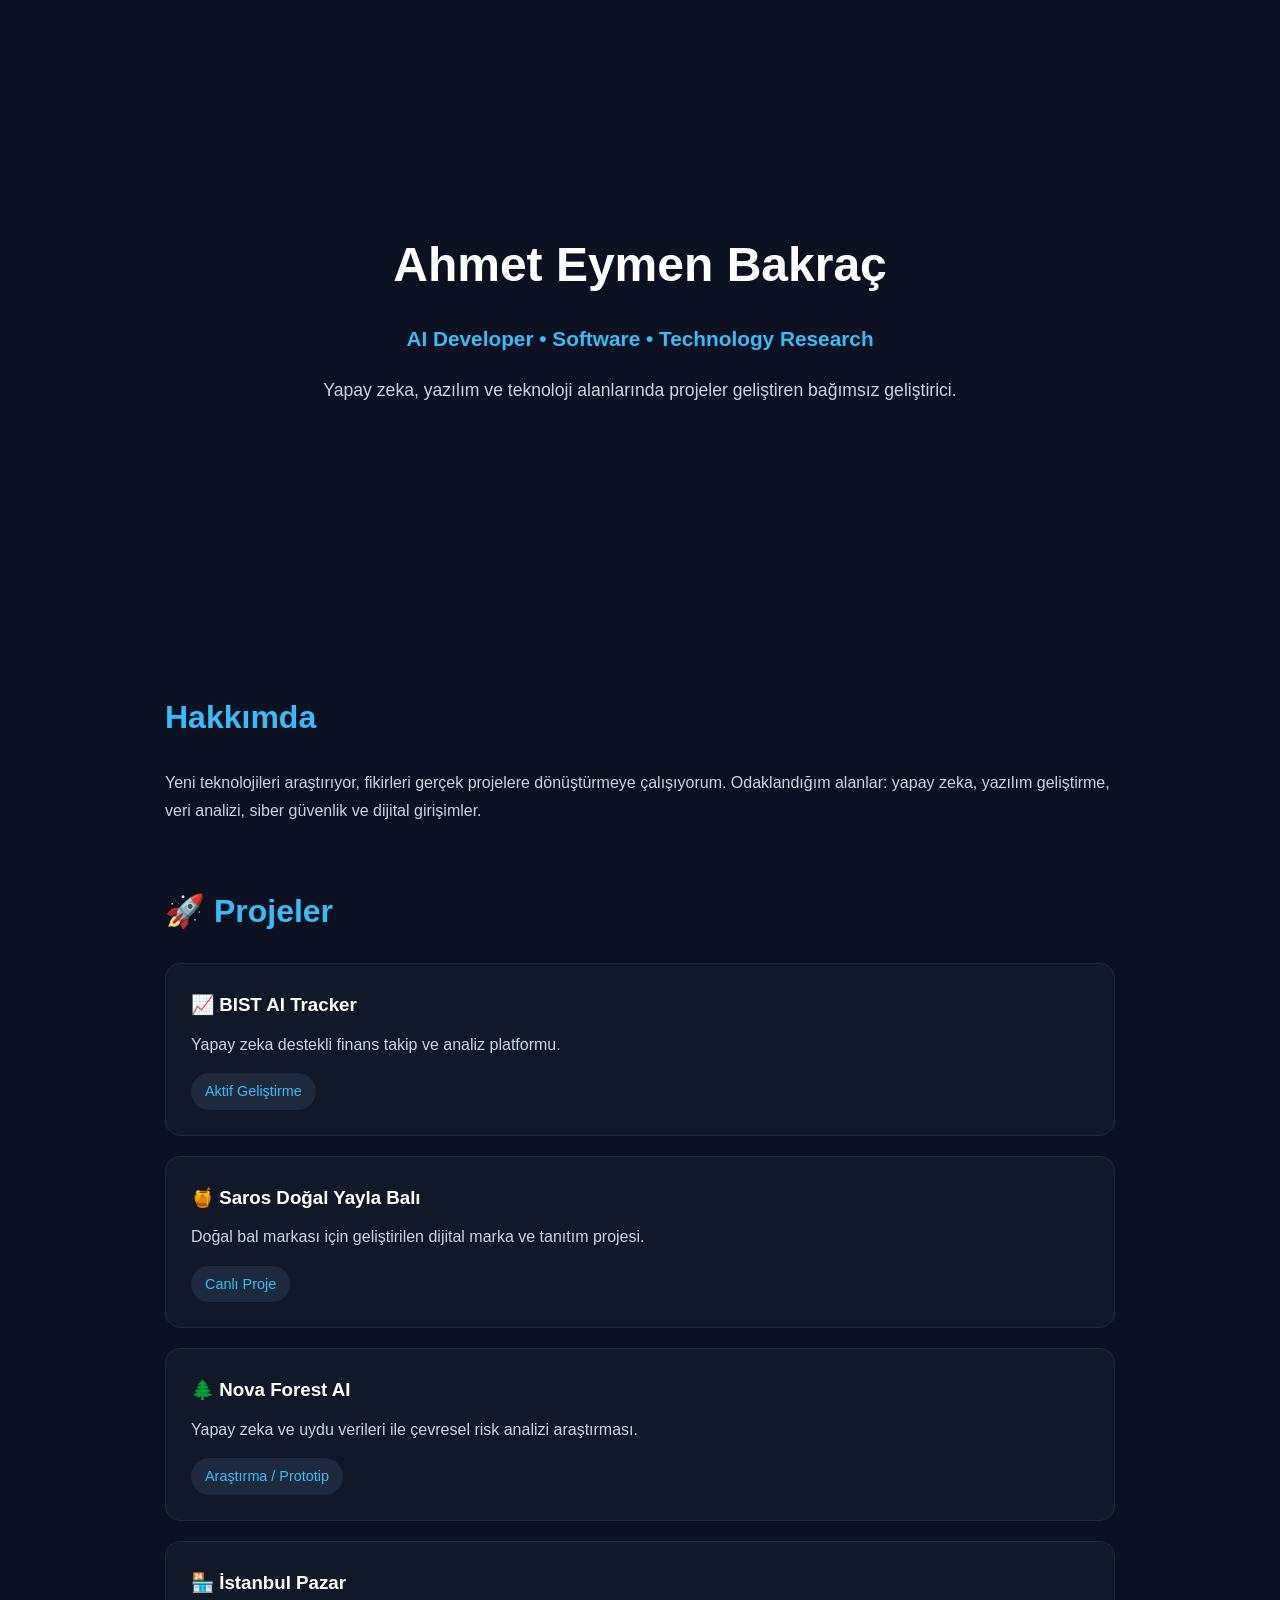
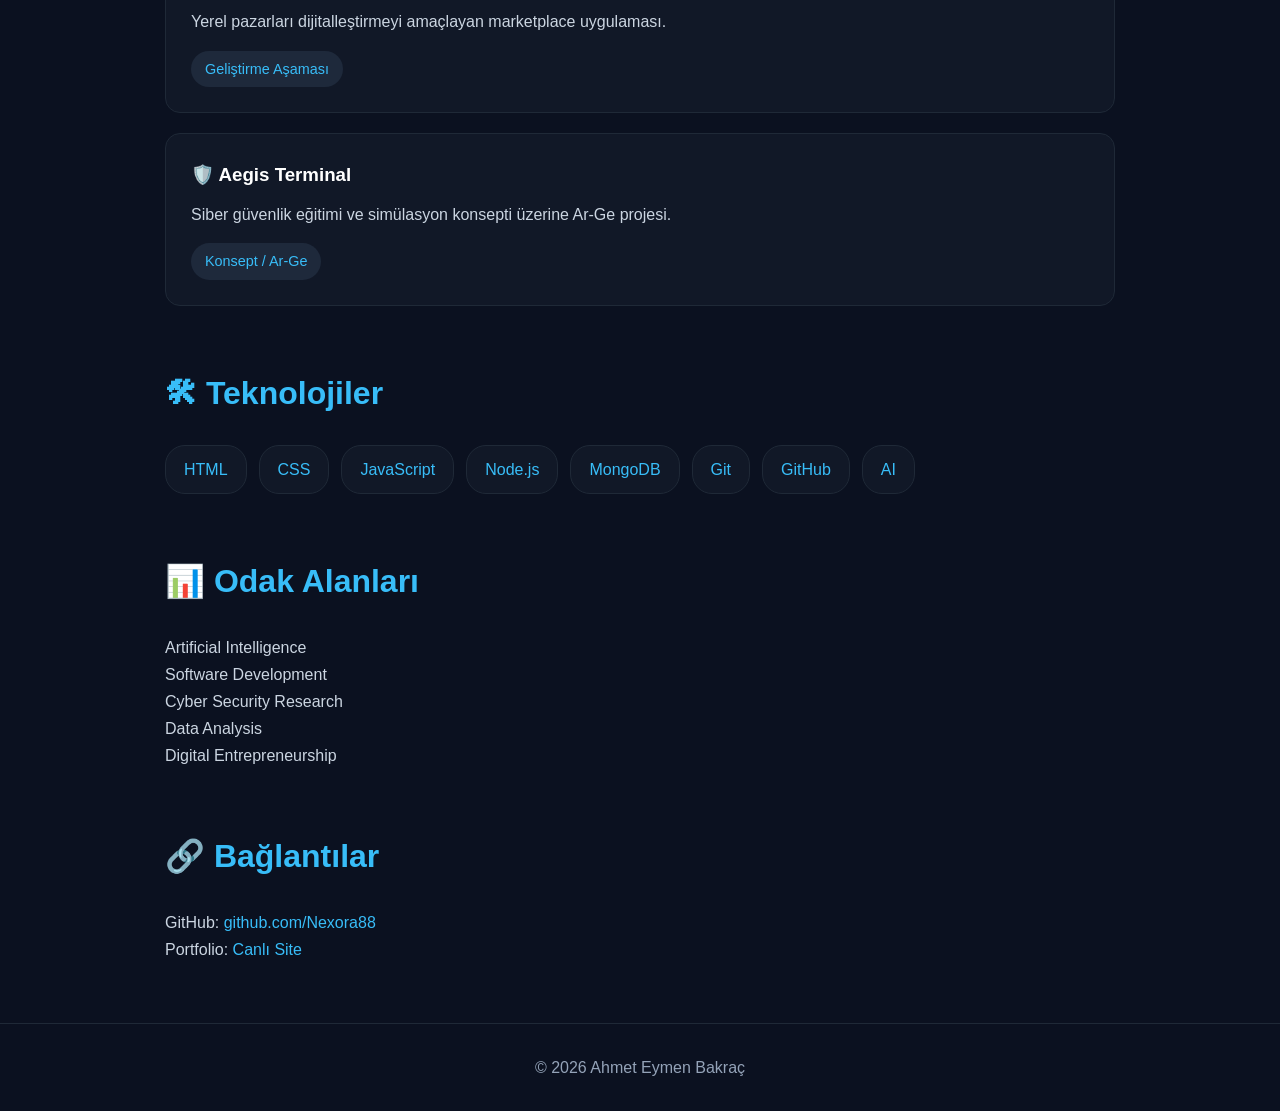
==== commit 464f237b: "Refactor index.html for improved content and structure Updated title and description meta tags, impr" ====
--- a/index.html
+++ b/index.html
@@ -6,21 +6,9 @@
 <meta charset="UTF-8">
 <meta name="viewport" content="width=device-width, initial-scale=1.0">
 
-<title>Ahmet Eymen Bakraç | AI Developer & Technology Projects</title>
-
-<meta name="description" content="Ahmet Eymen Bakraç'ın yapay zeka, yazılım geliştirme, siber güvenlik ve teknoloji projeleri portföyü.">
-
-<meta property="og:title" content="Ahmet Eymen Bakraç | AI Developer">
-
-<meta property="og:description" content="Yapay zeka, yazılım ve teknoloji projeleri portföyü.">
-
-<meta property="og:type" content="website">
-
-<meta property="og:url" content="https://nexora88.github.io/ahmeteymenbakrac-portfolio/">
-
-<meta name="keywords" content="Ahmet Eymen Bakraç, AI Developer, Software Development, Artificial Intelligence, Cyber Security">
-
-<meta name="author" content="Ahmet Eymen Bakraç">
+<title>Ahmet Eymen Bakraç | AI & Software Projects</title>
+
+<meta name="description" content="Ahmet Eymen Bakraç'ın yapay zeka, yazılım ve teknoloji projeleri portföyü.">
 
 <link rel="icon" type="image/svg+xml" href="favicon.svg">
 
@@ -36,158 +24,162 @@
 
 <h1>Ahmet Eymen Bakraç</h1>
 
-<h2>
-AI Developer • Software • Technology Research
-</h2>
-
-<p>
-Yapay zeka, yazılım geliştirme ve teknoloji odaklı
-dijital çözümler geliştiren bağımsız geliştirici.
+<h2>AI Developer • Software • Technology Research</h2>
+
+<p>
+Yapay zeka, yazılım ve teknoloji alanlarında
+projeler geliştiren bağımsız geliştirici.
 </p>
 
 </header>
 
 
 
+
 <section>
 
 <h2>Hakkımda</h2>
 
 <p>
-Teknoloji ve girişimcilik alanlarında çalışmalar yapıyorum.
-Yapay zeka, yazılım sistemleri ve gerçek dünya problemlerine
-yönelik dijital çözümler üzerine projeler geliştiriyorum.
-
-Öğrenerek üretmeyi, fikirleri prototiplere dönüştürmeyi
-ve teknolojiyi faydalı sistemler oluşturmak için kullanmayı hedefliyorum.
-</p>
-
-</section>
-
-
-
-
-<section>
-
-<h2>Projeler</h2>
-
-
-
-<div class="project">
-
-<h3>
-<a href="projects/bist-ai-tracker/">
+Yeni teknolojileri araştırıyor, fikirleri gerçek projelere
+dönüştürmeye çalışıyorum.
+
+Odaklandığım alanlar:
+yapay zeka, yazılım geliştirme, veri analizi,
+siber güvenlik ve dijital girişimler.
+</p>
+
+</section>
+
+
+
+
+
+<section>
+
+<h2>🚀 Projeler</h2>
+
+
+<div class="projects">
+
+
+
+<div class="project">
+
+<h3>
+<a href="https://nexora88.github.io/bist-ai-tracker/index.html" target="_blank">
 📈 BIST AI Tracker
 </a>
 </h3>
 
 <p>
 Yapay zeka destekli finans takip ve analiz platformu.
-Finans verilerini anlamlandırmak ve kullanıcıların
-araştırma süreçlerini kolaylaştırmak amacıyla geliştiriliyor.
-</p>
-
-<p class="status">
-Durum: Aktif geliştirme
-</p>
-
-</div>
-
-
-
-
-<div class="project">
-
-<h3>
-<a href="projects/istanbul-pazar/">
-🏪 İstanbul Pazar 
-</a>
-</h3>
-
-<p>
-Yerel pazarları dijitalleştirmeyi amaçlayan
-marketplace uygulaması.
-
-Pazar keşfi, fiyat takibi ve kullanıcı deneyimi
-üzerine odaklanan bir yazılım projesi.
-</p>
-
-<p class="status">
-Durum: Yazılım geliştirme aşaması
-</p>
-
-</div>
-
-
-
-
-<div class="project">
-
-<h3>
-<a href="projects/nova-forest-ai/">
-🌲 Nova Forest AI 
-</a>
-</h3>
-
-<p>
-Uydu verileri ve yapay zeka teknolojilerini kullanarak
-erken yangın risk analizi üzerine geliştirilen
-araştırma ve geliştirme projesi.
-</p>
-
-<p class="status">
-Durum: Araştırma ve prototip aşaması
-</p>
-
-</div>
-
-
-
-
-<div class="project">
-
-<h3>
-<a href="projects/aegis-terminal/"> 
-🛡️ Aegis Terminal 
-</a>
-</h3>
-
-<p>
-Siber güvenlik eğitimi, savunma simülasyonları ve
-güvenlik araştırmaları üzerine çalışılan
-uzun vadeli teknoloji projesi.
-</p>
-
-<p class="status">
-Durum: Ar-Ge ve konsept geliştirme
-</p>
-
-</div>
-
-
-
-
-<div class="project">
-
-<h3>📊 Financial Research</h3>
-
-<p>
-Finans piyasaları, şirket analizleri ve veri odaklı
-araştırmalar üzerine yapılan bağımsız çalışmalar.
-</p>
-
-</div>
-
-
-</section>
-
-
-
-
-
-<section>
-
-<h2>Teknolojiler</h2>
+</p>
+
+<span class="status">
+Aktif Geliştirme
+</span>
+
+</div>
+
+
+
+
+<div class="project">
+
+<h3>
+<a href="https://nexora88.github.io/yayla-bal/" target="_blank">
+🍯 Saros Doğal Yayla Balı
+</a>
+</h3>
+
+<p>
+Doğal bal markası için geliştirilen dijital marka ve tanıtım projesi.
+</p>
+
+<span class="status">
+Canlı Proje
+</span>
+
+</div>
+
+
+
+
+
+<div class="project">
+
+<h3>
+<a href="https://nexora88.github.io/nova-forest-ai/" target="_blank">
+🌲 Nova Forest AI
+</a>
+</h3>
+
+<p>
+Yapay zeka ve uydu verileri ile çevresel risk analizi araştırması.
+</p>
+
+<span class="status">
+Araştırma / Prototip
+</span>
+
+</div>
+
+
+
+
+
+<div class="project">
+
+<h3>
+🏪 İstanbul Pazar
+</h3>
+
+<p>
+Yerel pazarları dijitalleştirmeyi amaçlayan marketplace uygulaması.
+</p>
+
+<span class="status">
+Geliştirme Aşaması
+</span>
+
+</div>
+
+
+
+
+
+
+<div class="project">
+
+<h3>
+🛡️ Aegis Terminal
+</h3>
+
+<p>
+Siber güvenlik eğitimi ve simülasyon konsepti üzerine Ar-Ge projesi.
+</p>
+
+<span class="status">
+Konsept / Ar-Ge
+</span>
+
+</div>
+
+
+
+</div>
+
+</section>
+
+
+
+
+
+
+<section>
+
+<h2>🛠 Teknolojiler</h2>
 
 
 <div class="skills">
@@ -198,41 +190,47 @@
 <span>Node.js</span>
 <span>MongoDB</span>
 <span>Git</span>
-<span>Artificial Intelligence</span>
-<span>Data Analysis</span>
-
-</div>
-
-
-</section>
-
-
-
-
-
-<section>
-
-<h2>Yaklaşım</h2>
-
-<p>
-
-Fikirleri araştırma, prototip geliştirme ve
-gerçek kullanım alanlarına dönüştürme sürecine odaklanıyorum.
-
-Teknoloji, yapay zeka ve yazılım alanlarında
-sürekli öğrenerek yeni sistemler geliştirmeye devam ediyorum.
-
-</p>
-
-</section>
-
-
-
-
-
-<section>
-
-<h2>Bağlantılar</h2>
+<span>GitHub</span>
+<span>AI</span>
+
+</div>
+
+
+</section>
+
+
+
+
+
+
+<section>
+
+<h2>📊 Odak Alanları</h2>
+
+
+<p>
+
+Artificial Intelligence<br>
+Software Development<br>
+Cyber Security Research<br>
+Data Analysis<br>
+Digital Entrepreneurship
+
+</p>
+
+
+</section>
+
+
+
+
+
+
+
+<section>
+
+<h2>🔗 Bağlantılar</h2>
+
 
 <p>
 GitHub:
@@ -241,11 +239,17 @@
 </a>
 </p>
 
-<p>
-İletişim: Yakında eklenecek
-</p>
-
-</section>
+
+<p>
+Portfolio:
+<a href="https://nexora88.github.io/ahmeteymenbakrac-portfolio/" target="_blank">
+Canlı Site
+</a>
+</p>
+
+
+</section>
+
 
 
 
@@ -261,6 +265,7 @@
 
 
 
+
 </body>
 
 </html>
